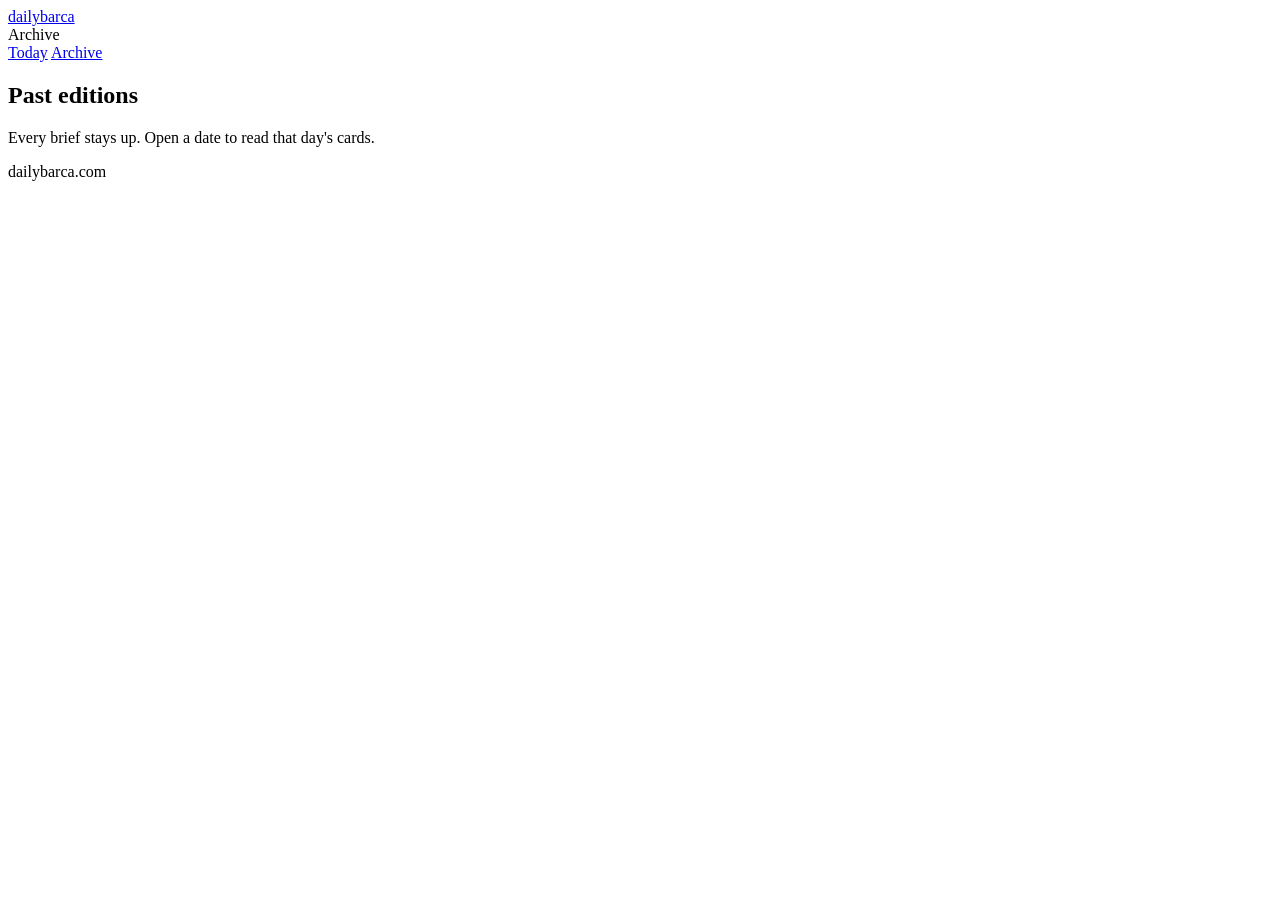
==== archive.html @ 5529cc29 "Initial dailybarca site: dark cards, editions, archive" ====
<!doctype html>
<html lang="en">
<head>
  <meta charset="utf-8" />
  <meta name="viewport" content="width=device-width, initial-scale=1" />
  <title>Archive · dailybarca</title>
  <link rel="preconnect" href="https://fonts.googleapis.com" />
  <link rel="preconnect" href="https://fonts.gstatic.com" crossorigin />
  <link href="https://fonts.googleapis.com/css2?family=Sora:wght@400;500;600;700&display=swap" rel="stylesheet" />
  <link rel="stylesheet" href="/css/app.css" />
</head>
<body data-page="archive">
  <header class="top">
    <div class="wrap top-inner">
      <a class="brand" href="/">daily<span>barca</span></a>
      <div class="edition-chip">Archive</div>
      <nav class="nav">
        <a href="/">Today</a>
        <a href="/archive.html">Archive</a>
      </nav>
    </div>
  </header>
  <main class="wrap">
    <section class="hero">
      <div>
        <h1>Past editions</h1>
        <p>Every brief stays up. Open a date to read that day's cards.</p>
      </div>
    </section>
    <section class="archive-list" id="archiveList"></section>
  </main>
  <footer>
    <div class="wrap">dailybarca.com</div>
  </footer>
  <script src="/js/app.js"></script>
</body>
</html>
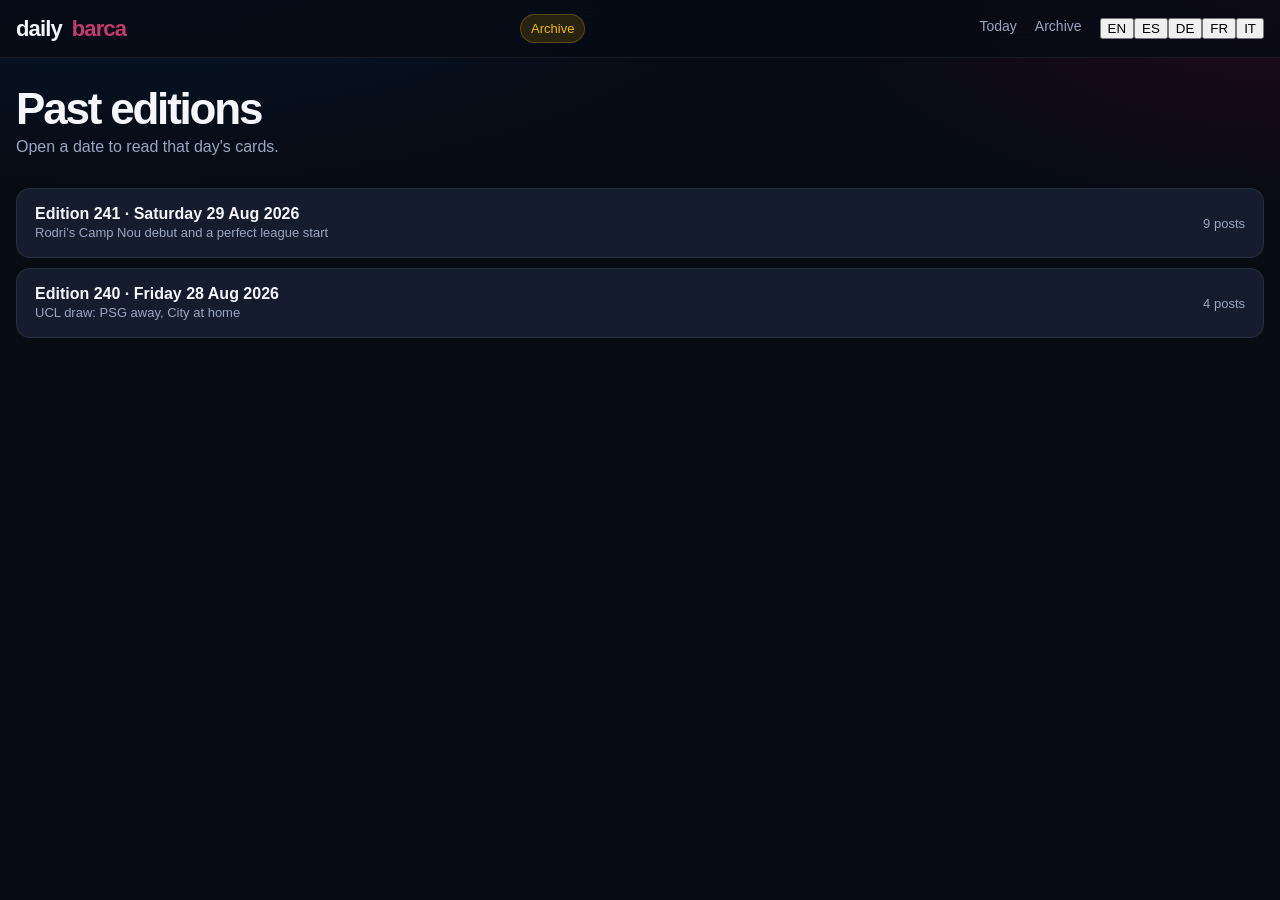
==== commit c45324b6: "Add EN ES DE FR IT language switch for card copy only" ====
--- a/archive.html
+++ b/archive.html
@@ -4,10 +4,8 @@
   <meta charset="utf-8" />
   <meta name="viewport" content="width=device-width, initial-scale=1" />
   <title>Archive · dailybarca</title>
-  <link rel="preconnect" href="https://fonts.googleapis.com" />
-  <link rel="preconnect" href="https://fonts.gstatic.com" crossorigin />
+  <link rel="stylesheet" href="/css/app.css" />
   <link href="https://fonts.googleapis.com/css2?family=Sora:wght@400;500;600;700&display=swap" rel="stylesheet" />
-  <link rel="stylesheet" href="/css/app.css" />
 </head>
 <body data-page="archive">
   <header class="top">
@@ -15,23 +13,16 @@
       <a class="brand" href="/">daily<span>barca</span></a>
       <div class="edition-chip">Archive</div>
       <nav class="nav">
-        <a href="/">Today</a>
-        <a href="/archive.html">Archive</a>
+        <a href="/" data-i18n="today">Today</a>
+        <a href="/archive.html" data-i18n="archive">Archive</a>
+        <div class="langs" id="langs"></div>
       </nav>
     </div>
   </header>
   <main class="wrap">
-    <section class="hero">
-      <div>
-        <h1>Past editions</h1>
-        <p>Every brief stays up. Open a date to read that day's cards.</p>
-      </div>
-    </section>
+    <section class="hero"><div><h1 id="heroTitle">Past editions</h1><p id="heroDeck"></p></div></section>
     <section class="archive-list" id="archiveList"></section>
   </main>
-  <footer>
-    <div class="wrap">dailybarca.com</div>
-  </footer>
   <script src="/js/app.js"></script>
 </body>
 </html>
--- a/css/app.css
+++ b/css/app.css
@@ -0,0 +1,91 @@
+:root {
+  --bg: #070b14;
+  --bg-elev: #101828;
+  --card: #141c2e;
+  --card-hover: #1a2438;
+  --line: rgba(255, 255, 255, 0.08);
+  --text: #f4f6fb;
+  --muted: #9aa6bf;
+  --blue: #3d7ad9;
+  --garnet: #c43b6e;
+  --gold: #edbb00;
+  --gold-dim: rgba(237, 187, 0, 0.14);
+  --shadow: 0 18px 40px rgba(0, 0, 0, 0.35);
+  --radius: 18px;
+}
+
+* { box-sizing: border-box; }
+html, body { margin: 0; padding: 0; }
+body {
+  font-family: "Sora", "Segoe UI", sans-serif;
+  background:
+    radial-gradient(1200px 500px at 10% -10%, rgba(0, 77, 152, 0.22), transparent 55%),
+    radial-gradient(900px 420px at 100% 0%, rgba(165, 0, 68, 0.16), transparent 50%),
+    var(--bg);
+  color: var(--text);
+  min-height: 100vh;
+}
+a { color: inherit; text-decoration: none; }
+.wrap { width: min(1280px, calc(100% - 32px)); margin: 0 auto; }
+.top {
+  position: sticky; top: 0; z-index: 20;
+  backdrop-filter: blur(16px);
+  background: rgba(7, 11, 20, 0.78);
+  border-bottom: 1px solid var(--line);
+}
+.top-inner { display: flex; align-items: center; justify-content: space-between; gap: 16px; padding: 14px 0; }
+.brand { display: flex; align-items: baseline; gap: 10px; font-weight: 700; letter-spacing: -0.04em; font-size: 22px; }
+.brand span { color: var(--garnet); }
+.edition-chip {
+  font-size: 13px; color: var(--gold); background: var(--gold-dim);
+  border: 1px solid rgba(237, 187, 0, 0.25); padding: 6px 10px; border-radius: 999px; white-space: nowrap;
+}
+.nav { display: flex; gap: 18px; font-size: 14px; color: var(--muted); }
+.nav a:hover { color: var(--text); }
+.hero { padding: 28px 0 8px; display: flex; justify-content: space-between; gap: 16px; align-items: end; }
+.hero h1 { margin: 0 0 6px; font-size: clamp(28px, 4vw, 44px); letter-spacing: -0.05em; line-height: 1.05; }
+.hero p { margin: 0; color: var(--muted); max-width: 52ch; }
+.meta { color: var(--muted); font-size: 13px; text-align: right; }
+.grid { display: grid; grid-template-columns: repeat(4, 1fr); gap: 16px; padding: 22px 0 64px; }
+.card {
+  background: linear-gradient(180deg, var(--card) 0%, #101726 100%);
+  border: 1px solid var(--line); border-radius: var(--radius); padding: 18px 18px 16px;
+  box-shadow: var(--shadow); display: flex; flex-direction: column; min-height: 100%;
+  transition: transform 0.18s ease, border-color 0.18s ease, background 0.18s ease;
+}
+.card:hover { transform: translateY(-3px); border-color: rgba(237, 187, 0, 0.28); background: var(--card-hover); }
+.card.lead { grid-column: span 2; }
+.kicker { font-size: 11px; font-weight: 700; letter-spacing: 0.12em; text-transform: uppercase; color: var(--garnet); margin-bottom: 8px; }
+.card.lead .kicker { color: var(--gold); }
+.card h2 { margin: 0 0 10px; font-size: 22px; letter-spacing: -0.04em; line-height: 1.18; }
+.card.lead h2 { font-size: 28px; }
+.summary { color: #c5cde0; font-size: 14.5px; line-height: 1.55; margin: 0 0 14px; }
+.tweets { display: grid; gap: 8px; margin-bottom: 14px; }
+.tweet { background: rgba(0, 0, 0, 0.28); border: 1px solid var(--line); border-radius: 12px; padding: 10px 12px; }
+.tweet-head { display: flex; justify-content: space-between; gap: 8px; font-size: 12px; color: var(--muted); margin-bottom: 6px; }
+.tweet-head b { color: var(--text); font-weight: 600; }
+.tweet p { margin: 0; font-size: 13.5px; line-height: 1.45; color: #e6ebf7; }
+.tweet-stats { margin-top: 8px; font-size: 11px; color: var(--muted); }
+.sources { margin-top: auto; }
+.sources-label { font-size: 11px; color: var(--muted); letter-spacing: 0.08em; text-transform: uppercase; margin-bottom: 8px; }
+.source-row { display: flex; flex-wrap: wrap; gap: 6px; }
+.source { font-size: 12px; color: #d7def0; border: 1px solid var(--line); border-radius: 999px; padding: 5px 9px; }
+.source:hover { border-color: var(--gold); color: var(--gold); }
+.archive-list { padding: 24px 0 80px; display: grid; gap: 10px; }
+.edition-row { display: flex; justify-content: space-between; align-items: center; gap: 12px; padding: 16px 18px; background: var(--card); border: 1px solid var(--line); border-radius: 14px; }
+.edition-row:hover { border-color: rgba(237, 187, 0, 0.3); }
+.edition-row strong { display: block; font-size: 16px; }
+.edition-row span { color: var(--muted); font-size: 13px; }
+footer { border-top: 1px solid var(--line); color: var(--muted); font-size: 13px; padding: 22px 0 40px; }
+@media (max-width: 1100px) {
+  .grid { grid-template-columns: repeat(2, 1fr); }
+  .card.lead { grid-column: span 2; }
+}
+@media (max-width: 720px) {
+  .grid { grid-template-columns: 1fr; }
+  .card.lead { grid-column: span 1; }
+  .hero { flex-direction: column; align-items: start; }
+  .meta { text-align: left; }
+  .top-inner { flex-wrap: wrap; }
+  .card h2, .card.lead h2 { font-size: 22px; }
+}
